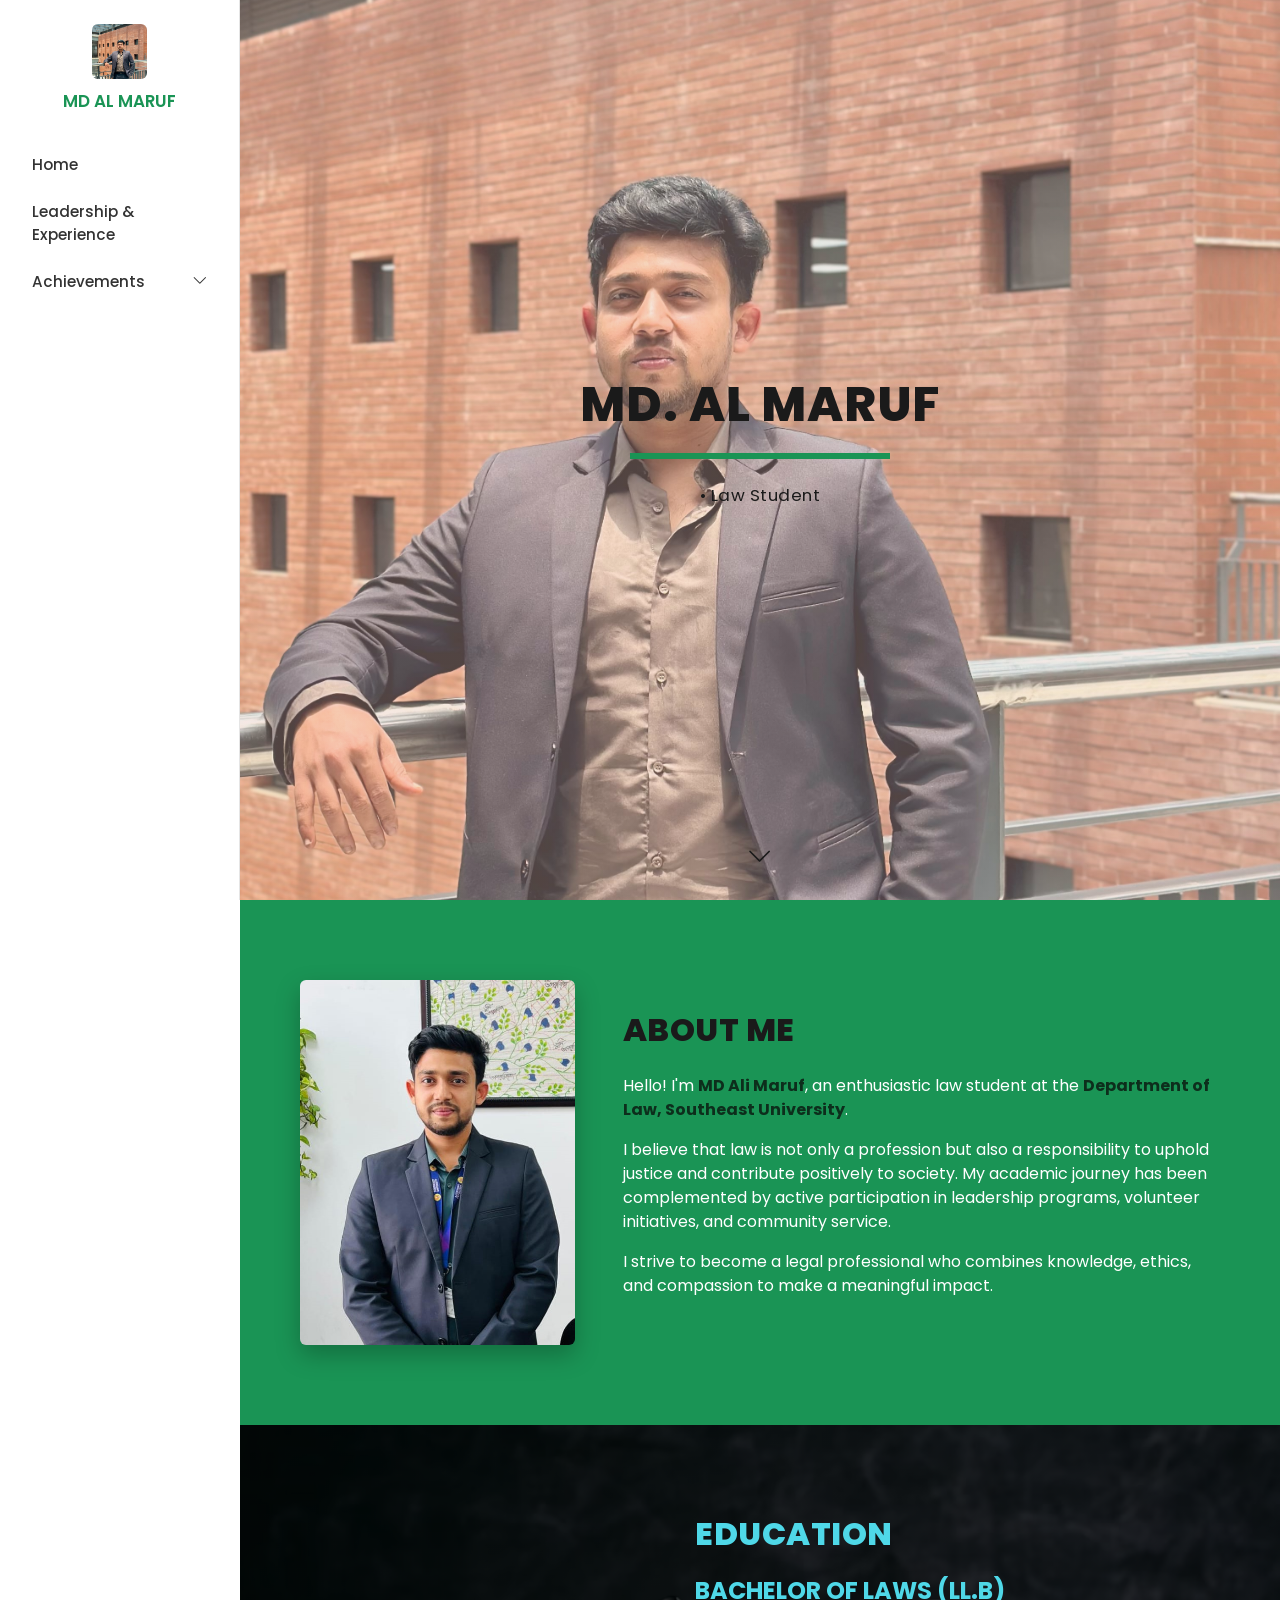
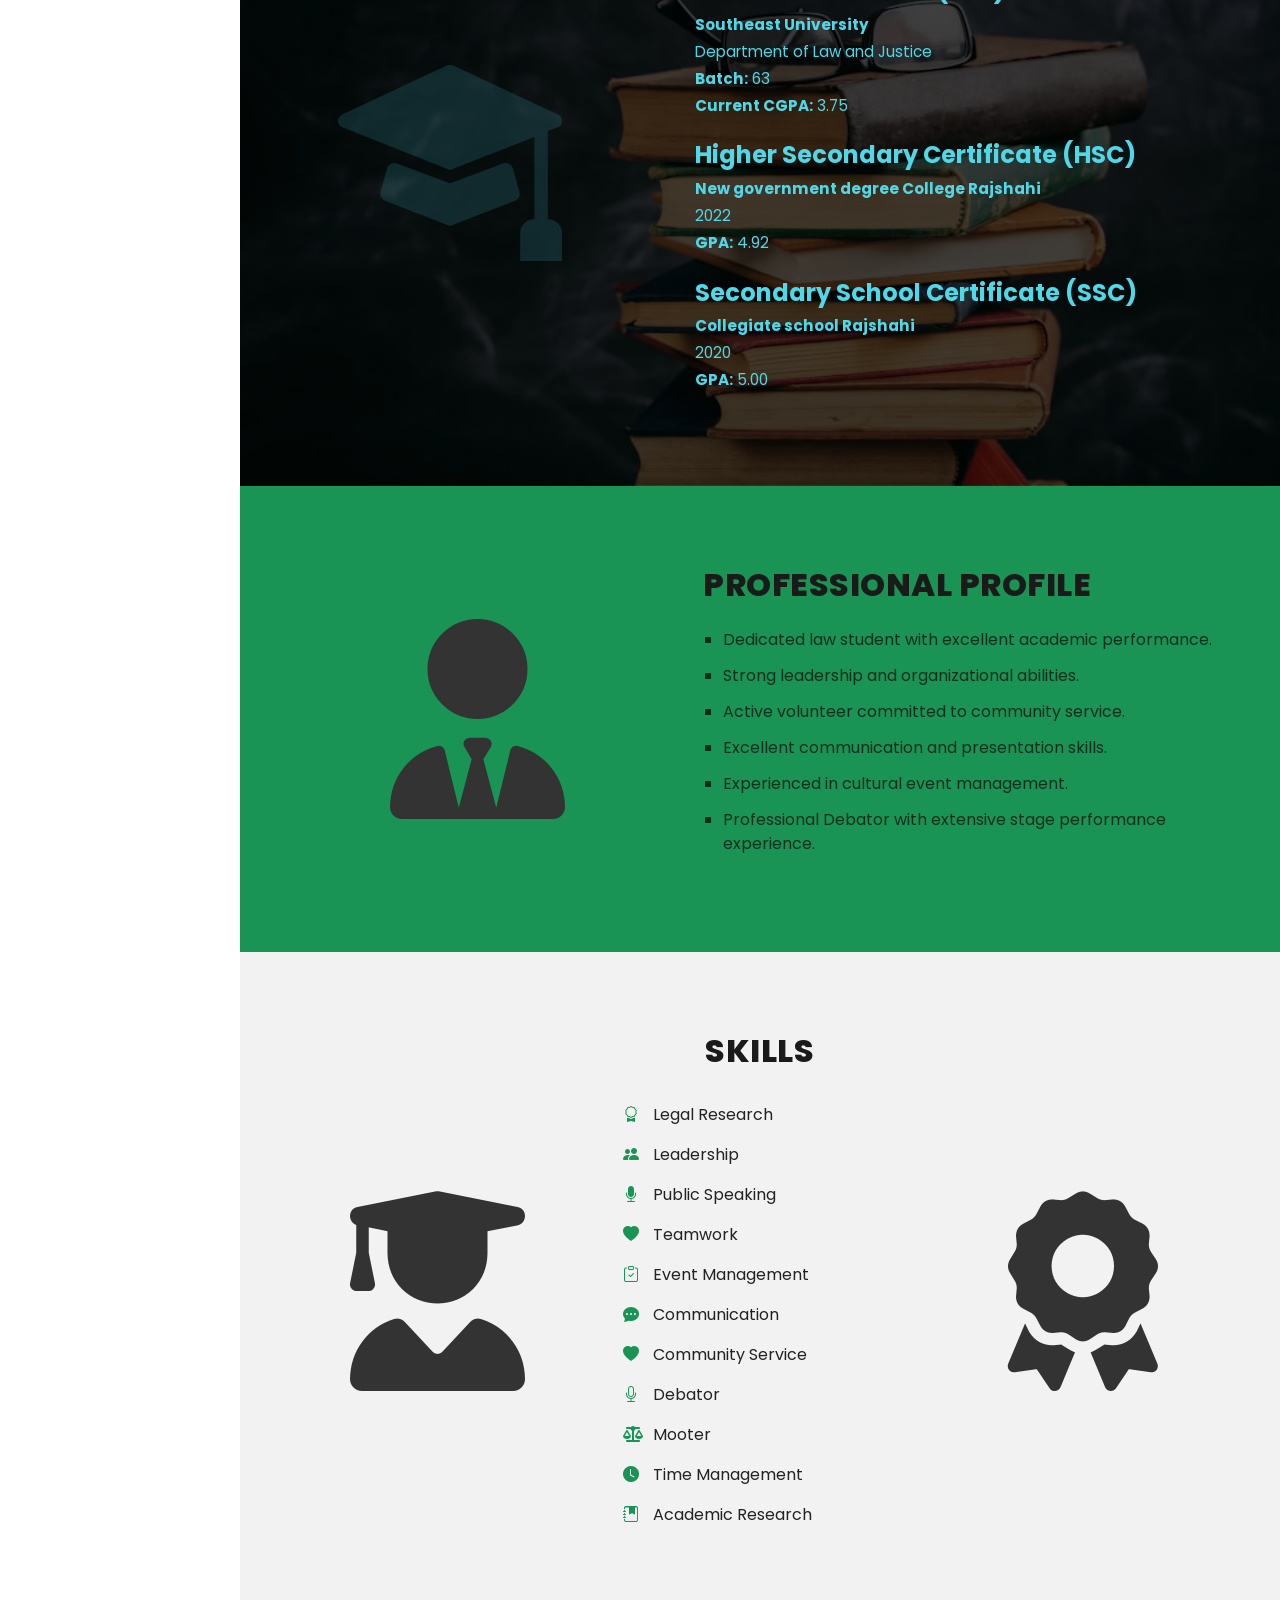
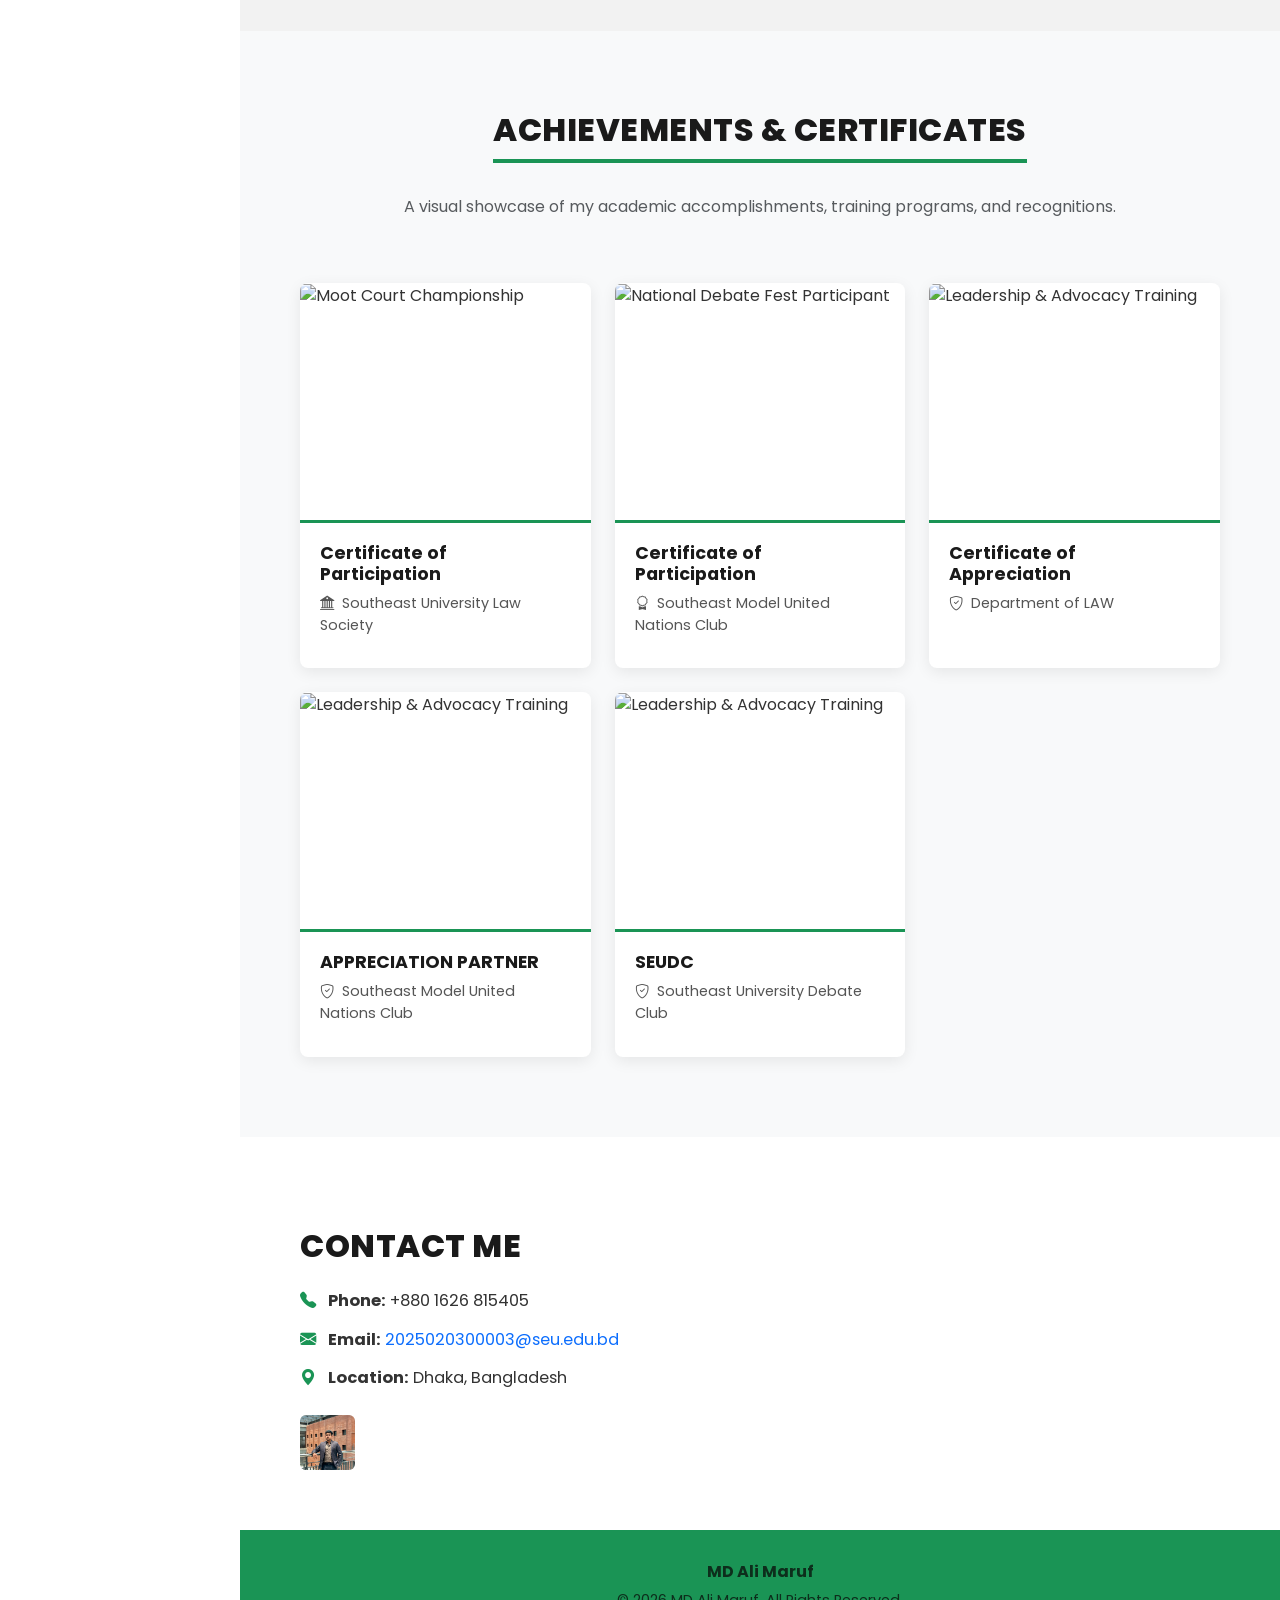
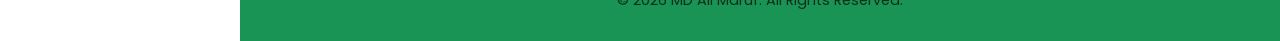
==== index.html @ 6dd2ae7a "main file" ====
<!DOCTYPE html>
<html lang="en">
<head>
<meta charset="UTF-8">
<meta name="viewport" content="width=device-width, initial-scale=1.0">
<title>MD. AL MARUF| Portfolio</title>

<!-- Bootstrap CSS -->
<link href="https://cdn.jsdelivr.net/npm/bootstrap@5.3.3/dist/css/bootstrap.min.css" rel="stylesheet">
<!-- Bootstrap Icons -->
<link rel="stylesheet" href="https://cdn.jsdelivr.net/npm/bootstrap-icons@1.11.3/font/bootstrap-icons.css">
<!-- Google Fonts -->
<link href="https://fonts.googleapis.com/css2?family=Poppins:wght@300;400;500;600;700;800&display=swap" rel="stylesheet">


<link rel="stylesheet" href="https://cdnjs.cloudflare.com/ajax/libs/font-awesome/6.7.2/css/all.min.css">
<!-- Custom CSS -->
<link rel="stylesheet" href="style.css">
</head>
<body>

<!-- ===================== SIDEBAR ===================== -->
<aside class="sidebar" id="sidebar">
  <div class="sidebar-logo">
    <img src="img/pic-three.jpeg" alt="logo" class="logo-img">
    <p class="logo-text">MD AL MARUF</p>
  </div>

  <nav class="sidebar-nav">
    <a href="../index.html" class="nav-item active">Home</a>
    <a href="./Leadership-Experience/L&E.html" class="nav-item">Leadership &amp; Experience</a>

   <div class="nav-dropdown">
  <!-- বাটনটিকে লিংক বানানো হলো এবং অ্যারো আইকনটিকে আলাদা ক্লিক করার সুবিধা দেওয়া হলো -->
  <div class="nav-item dropdown-toggle-btn d-flex justify-content-between align-items-center">
    <a href="./Achievements/achievements.html" style="color: inherit; flex-grow: 1;">Achievements</a>
    <i class="bi bi-chevron-down" id="achievementsToggle" style="cursor: pointer; padding-left: 10px;"></i>
  </div>
  <div class="nav-dropdown-menu" id="achievementsMenu">
    <!-- language এর জায়গায় সঠিক বানান languages.html করা হলো -->
    <a href="./Achievements/language.html" class="nav-subitem">Languages</a>
  </div>
</div>
  </nav>
</aside>

<!-- mobile toggler -->
<button class="sidebar-mobile-btn" id="sidebarMobileBtn"><i class="bi bi-list"></i></button>

<!-- ===================== MAIN CONTENT ===================== -->
<main class="main-content">

  <!-- ---------- HERO ---------- -->
  <section id="home" class="hero-section">
    <div class="hero-overlay">
      <div class="hero-text-wrap">
        <h1 class="hero-title">MD. AL MARUF</h1>
        <div class="hero-underline"></div>
        <p class="hero-subtitle">&bull; Law Student</p>
      </div>
    </div>
    <a href="#about" class="hero-scroll"><i class="bi bi-chevron-down"></i></a>
  </section>

  <!-- ---------- ABOUT ME ---------- -->
  <section id="about" class="px-5 about-section">
    <div class="container">
      <div class="row align-items-center g-5">
        <div class="col-lg-4 text-center">
          <img src="img/pic-five.jpeg" alt="Sabrina" class="about-img">
        </div>
        <div class="col-lg-8">
          <h2 class="section-heading dark-heading">ABOUT ME</h2>
          <p>Hello! I'm <strong>MD Ali Maruf</strong>, an enthusiastic law student at the <strong>Department of Law, Southeast University</strong>.</p>
          <p>I believe that law is not only a profession but also a responsibility to uphold justice and contribute positively to society. My academic journey has been complemented by active participation in leadership programs, volunteer initiatives, and community service.</p>
          <p>I strive to become a legal professional who combines knowledge, ethics, and compassion to make a meaningful impact.</p>
        </div>
      </div>
    </div>
  </section>

  <!-- ---------- EDUCATION ---------- -->
  <section id="education" class="education-section">
    <div class="container">
      <div class="row align-items-center g-5">
        <div class="col-lg-5 d-none d-lg-flex justify-content-center">
          <i class="bi bi-mortarboard-fill education-icon"></i>
        </div>
        <div class="col-lg-7">
          <h2 class="section-heading cyan-heading">EDUCATION</h2>

          <h4 class="edu-title">BACHELOR OF LAWS (LL.B)</h4>
          <p class="edu-line"><strong>Southeast University</strong></p>
          <p class="edu-line">Department of Law and Justice</p>
          <p class="edu-line"><strong>Batch:</strong> 63</p>
          <p class="edu-line mb-4"><strong>Current CGPA:</strong> 3.75</p>

          <h4 class="edu-title">Higher Secondary Certificate (HSC)</h4>
          <p class="edu-line"><strong>New government degree College Rajshahi</strong></p>
          <p class="edu-line">2022</p>
          <p class="edu-line mb-4"><strong>GPA:</strong> 4.92</p>

          <h4 class="edu-title">Secondary School Certificate (SSC)</h4>
          <p class="edu-line"><strong>Collegiate school Rajshahi</strong></p>
          <p class="edu-line">2020</p>
          <p class="edu-line"><strong>GPA:</strong> 5.00</p>
        </div>
      </div>
    </div>
  </section>

  <!-- ---------- PROFESSIONAL PROFILE ---------- -->
  <section id="leadership" class="px-5 profile-section">
    <div class="container">
      <div class="row align-items-center g-5">
        <div class="col-lg-5 text-center">
           <i class="fa-solid fa-user-tie" style="font-size: 200px;"></i>
        </div>
        <div class="col-lg-7">
          <h2 class="section-heading dark-heading">PROFESSIONAL PROFILE</h2>
          <ul class="profile-list">
            <li>Dedicated law student with excellent academic performance.</li>
            <li>Strong leadership and organizational abilities.</li>
            <li>Active volunteer committed to community service.</li>
            <li>Excellent communication and presentation skills.</li>
            <li>Experienced in cultural event management.</li>
            <li>Professional Debator with extensive stage performance experience.</li>
          </ul>
        </div>
      </div>
    </div>
  </section>

  <!-- ---------- SKILLS ---------- -->
  <section id="skills" class="px-5 skills-section">
    <div class="container">
      <div class="row align-items-center g-5">
        <div class="col-lg-4 text-center">
        <i class="fa-solid fa-user-graduate" style="font-size: 200px;"></i>        
        </div>
        <div class="col-lg-4">
          <h2 class="section-heading dark-heading text-center">SKILLS</h2>
          <ul class="skills-list">
            <li><i class="bi bi-award"></i> Legal Research</li>
            <li><i class="bi bi-people-fill"></i> Leadership</li>
            <li><i class="bi bi-mic-fill"></i> Public Speaking</li>
            <li><i class="bi bi-heart-fill"></i> Teamwork</li>
            <li><i class="bi bi-clipboard-check"></i> Event Management</li>
            <li><i class="bi bi-chat-dots-fill"></i> Communication</li>
            <li><i class="bi bi-heart-fill"></i> Community Service</li>
            <li><i class="bi bi-mic"></i></i> Debator</li>
            <li><i class="fa-solid fa-scale-balanced"></i>Mooter</li>
            <li><i class="bi bi-clock-fill"></i> Time Management</li>
            <li><i class="bi bi-journal-bookmark-fill"></i> Academic Research</li>
          </ul>
        </div>
        <div class="col-lg-4 text-center">
          <i class="fa-solid fa-award" style="font-size: 200px;"></i>
        </div>
      </div>
    </div>
  </section>

  <!-- ---------- ACHIEVEMENTS & CERTIFICATES ---------- -->
  <section id="achievements" class="px-5 achievements-section" style="background-color: #f8f9fa; padding: 80px 0;">
    <div class="container">
      <div class="row">
        <div class="col-12 text-center mb-5">
          <h2 class="section-heading dark-heading text-uppercase" style="display:inline-block; border-bottom: 4px solid var(--green); padding-bottom: 10px;">Achievements &amp; Certificates</h2>
          <p class="text-muted mt-2">A visual showcase of my academic accomplishments, training programs, and recognitions.</p>
        </div>
      </div>

      <!-- Achievements Grid -->
      <div class="row g-4">
        
        <!-- Certificate 1 -->
        <div class="col-md-6 col-lg-4">
          <div class="certificate-card">
            <div class="certificate-img-wrapper">
              <img src="img/M C1.jpg" alt="Moot Court Championship" class="certificate-img">
            </div>
            <div class="certificate-body">
              <div>
                <h4 class="certificate-title">Certificate of Participation</h4>
                <p class="certificate-issuer"><i class="bi bi-bank2 me-1"></i> Southeast University Law Society</p>
              </div>
          
            </div>
          </div>
        </div>

        <!-- Certificate 2 -->
        <div class="col-md-6 col-lg-4">
          <div class="certificate-card">
            <div class="certificate-img-wrapper">
              <img src="img/M C2.jpg" alt="National Debate Fest Participant" class="certificate-img">
            </div>
            <div class="certificate-body">
              <div>
                <h4 class="certificate-title">Certificate of Participation</h4>
                <p class="certificate-issuer"><i class="bi bi-award me-1"></i> Southeast Model United Nations Club</p>
              </div>
        
            </div>
          </div>
        </div>

        <!-- Certificate 3 -->
        <div class="col-md-6 col-lg-4">
          <div class="certificate-card">
            <div class="certificate-img-wrapper">
              <img src="img/M C3.png" alt="Leadership & Advocacy Training" class="certificate-img">
            </div>
            <div class="certificate-body">
              <div>
                <h4 class="certificate-title">Certificate of Appreciation</h4>
                <p class="certificate-issuer"><i class="bi bi-shield-check me-1"></i> Department of LAW</p>
              </div>
            
            </div>
          </div>
        </div>

        
        <!-- Certificate 4 -->
        <div class="col-md-6 col-lg-4">
          <div class="certificate-card">
            <div class="certificate-img-wrapper">
              <img src="img/PUNAB.jpg" alt="Leadership & Advocacy Training" class="certificate-img">
            </div>
            <div class="certificate-body">
              <div>
                <h4 class="certificate-title">APPRECIATION PARTNER</h4>
                <p class="certificate-issuer"><i class="bi bi-shield-check me-1"></i> Southeast Model United Nations Club</p>
              </div>
             
            </div>
          </div>
        </div>

        
        <!-- Certificate 5 -->
        <div class="col-md-6 col-lg-4">
          <div class="certificate-card">
            <div class="certificate-img-wrapper">
              <img src="img/SEUDC.jpeg" alt="Leadership & Advocacy Training" class="certificate-img">
            </div>
            <div class="certificate-body">
              <div>
                <h4 class="certificate-title">SEUDC</h4>
                <p class="certificate-issuer"><i class="bi bi-shield-check me-1"></i> Southeast University Debate Club</p>
              </div>
            </div>
          </div>
        </div>

      </div>


    </div>
  </section>





  <!-- ---------- CONTACT ---------- -->
  <section id="contact" class="px-5 contact-section">
    <div class="container">
      <h2 class="section-heading dark-heading">CONTACT ME</h2>
      <p><i class="bi bi-telephone-fill"></i> <strong>Phone:</strong> +880 1626 815405</p>
      <p><i class="bi bi-envelope-fill"></i> <strong>Email:</strong> <a href="mailto:2025020300003@seu.edu.bd">2025020300003@seu.edu.bd</a></p>
      <p><i class="bi bi-geo-alt-fill"></i> <strong>Location:</strong> Dhaka, Bangladesh</p>

      <div class="contact-social">
        <img src="img/pic-three.jpeg" alt="social" class="social-img">
      </div>
    </div>
  </section>

  <!-- ---------- FOOTER ---------- -->
  <footer class="site-footer">
    <div class="container text-center">
      <p class="footer-name">MD Ali Maruf</p>
      <p class="footer-copy">&copy; 2026 MD Ali Maruf. All Rights Reserved.</p>
    </div>
  </footer>

</main>

<!-- Bootstrap JS Bundle -->
<script src="https://cdn.jsdelivr.net/npm/bootstrap@5.3.3/dist/js/bootstrap.bundle.min.js"></script>
<!-- Custom JS -->
<script src="script.js"></script>
</body>
</html>
---- style.css ----
/* ===================== ROOT / GLOBAL ===================== */
:root{
  --green: #1a9455;
  --green-dark: #157a45;
  --teal-dark: #1f4a48;
  --cyan: #4fd8e8;
  --sidebar-width: 240px;
}

*{
  box-sizing: border-box;
}

body{
  font-family: 'Poppins', sans-serif;
  color: #333;
  margin: 0;
  padding: 0;
   overflow-x: hidden; /* ডানে-বামে স্ক্রল বন্ধ করবে */
    width: 100%;
}



a{
  text-decoration: none;
}

/* ===================== SIDEBAR ===================== */
.sidebar{
  position: fixed;
  top: 0;
  left: 0;
  width: var(--sidebar-width);
  height: 100vh;
  background: #fff;
  border-right: 1px solid #e5e5e5;
  padding: 24px 20px;
  overflow-y: auto;
  z-index: 1000;
  transition: transform 0.3s ease;
}

.sidebar-logo{
  text-align: center;
  margin-bottom: 30px;
}

.logo-img{
  width: 55px;
  height: 55px;
  border-radius: 6px;
  object-fit: cover;
}

.logo-text{
  color: var(--green);
  font-weight: 600;
  font-size: 1.05rem;
  margin-top: 10px;
  margin-bottom: 0;
}

.sidebar-nav{
  display: flex;
  flex-direction: column;
  gap: 4px;
}

.nav-item{
  display: block;
  padding: 10px 12px;
  color: #333;
  font-size: 0.95rem;
  font-weight: 500;
  border-radius: 4px;
  text-align: left;
  width: 100%;
  background: none;
  border: none;
  cursor: pointer;
}

.nav-item.active{
  background: #1a1a1a;
  color: #fff;
}

.nav-item:hover{
  background: #f0f0f0;
  color: #111;
}

.nav-item.active:hover{
  background: #1a1a1a;
  color: #fff;
}

.dropdown-toggle-btn{
  display: flex;
  justify-content: space-between;
  align-items: center;
}

.nav-dropdown-menu{
  display: none;
  flex-direction: column;
  padding-left: 14px;
}

.nav-dropdown-menu.show{
  display: flex;
}

.nav-subitem{
  padding: 8px 10px;
  color: #555;
  font-size: 0.88rem;
}

.nav-subitem:hover{
  color: var(--green);
}

.sidebar-mobile-btn{
  display: none;
  position: fixed;
  top: 14px;
  left: 14px;
  z-index: 1100;
  background: #1a1a1a;
  color: #fff;
  border: none;
  border-radius: 6px;
  width: 42px;
  height: 42px;
  font-size: 1.2rem;
}

/* ===================== MAIN CONTENT ===================== */
.main-content{
  margin-left: var(--sidebar-width);
}

.section-heading{
  font-weight: 800;
  letter-spacing: 0.5px;
  margin-bottom: 24px;
}

.dark-heading{
  color: #1a1a1a;
}

.cyan-heading{
  color: var(--cyan);
}

/* ===================== HERO ===================== */


.hero-section {
    /* 1. Background image short-hand tike aro safe kora holo (center/cover shortcut soriye alada dewa holo) */
    background-image: linear-gradient(180deg, rgba(230,190,180,0.35), rgba(230,190,180,0.35)), url('img/pic-three.jpeg');
    
    /* 2. Shob browser e jate fixed scroll perfect kaj kore tar jonne scroll behavior rules */
    background-size: cover;
    background-position: center;
    background-repeat: no-repeat;
    background-attachment: fixed; 
    
    /* 3. Layout and alignment */
    min-height: 100vh; 
    position: relative;
    display: flex;
    align-items: center;
    justify-content: center;
}

.hero-search-btn{
  position: absolute;
  top: 24px;
  right: 30px;
  background: none;
  border: none;
  color: #1a1a1a;
  font-size: 1.2rem;
}

.hero-text-wrap{
  text-align: center;
  padding: 0 20px;
}

.hero-title{
  font-weight: 800;
  font-size: 3rem;
  color: #1a1a1a;
  letter-spacing: 1px;
  margin-bottom: 20px;
}

.hero-underline{
  width: 260px;
  height: 6px;
  background: var(--green);
  margin: 0 auto 24px;
}

.hero-subtitle{
  font-size: 1.05rem;
  color: #1a1a1a;
  letter-spacing: 0.5px;
}

.hero-scroll{
  position: absolute;
  bottom: 24px;
  left: 50%;
  transform: translateX(-50%);
  color: #1a1a1a;
  font-size: 1.6rem;
  animation: bounce 2s infinite;
}

@keyframes bounce{
  0%, 100%{ transform: translate(-50%, 0); }
  50%{ transform: translate(-50%, 8px); }
}

/* ===================== ABOUT ===================== */
.about-section{
  background: var(--green);
  color: #fff;
  padding: 80px 0;
}

.about-section .section-heading{
  color: #1a1a1a;
}

.about-section p strong{
  color: #0d2e1c;
}

.about-img{
  width: 100%;
  max-width: 380px;
  border-radius: 6px;
  box-shadow: 0 10px 25px rgba(0,0,0,0.25);
}
/* ===================== EDUCATION ===================== */
.education-section {
    /* Path thik korar jonne '../' add kora hoyeche, css folder theke ber hoye img folder-e jabe */
    background-image: linear-gradient(rgba(0, 0, 0, 0.75), rgba(0, 0, 0, 0.75)), url('../img/Education.png');
    background-size: cover;
    background-position: center;
    background-repeat: no-repeat;
    padding: 90px 0; /* padding 90px rakha holo */
    color: var(--cyan); /* Text er default color */
}

/* Duibar thaka class-ti ekhane merge kore dewa hoyeche, ja background image k muche phelbe na */
.education-icon {
    font-size: 14rem;
    color: rgba(79, 216, 232, 0.15);
}

.edu-title {
    color: var(--cyan);
    font-weight: 700;
    margin-bottom: 8px;
}

.edu-line {
    color: var(--cyan);
    margin-bottom: 4px;
    font-size: 0.95rem;
}

/* ===================== PROFESSIONAL PROFILE ===================== */
.profile-section{
  background: var(--green);
  padding: 80px 0;
}

.profile-section .section-heading{
  color: #1a1a1a;
}

.profile-img{
  width: 100%;
  max-width: 460px;
  border-radius: 6px;
  box-shadow: 0 10px 25px rgba(0,0,0,0.25);
}

.profile-list{
  list-style: square;
  padding-left: 20px;
  color: #0d2e1c;
}

.profile-list li{
  margin-bottom: 12px;
  font-size: 1rem;
}

/* ===================== SKILLS ===================== */
.skills-section{
  background: #f2f2f2;
  padding: 80px 0;
}

.skills-img{
  width: 100%;
  max-width: 380px;
  border-radius: 6px;
  box-shadow: 0 8px 20px rgba(0,0,0,0.15);
}

.skills-list{
  list-style: none;
  padding: 0;
}

.skills-list li{
  padding: 8px 0;
  font-size: 1rem;
  color: #222;
}

.skills-list li i{
  color: var(--green);
  margin-right: 10px;
  width: 20px;
  text-align: center;
}

/* ===================== CONTACT ===================== */
.contact-section{
  background: #fff;
  padding: 90px 0 60px;
}

.contact-section p{
  font-size: 1.02rem;
  margin-bottom: 14px;
}

.contact-section i{
  color: var(--green);
  margin-right: 8px;
}

.social-img{
  border-radius: 6px;
  margin-top: 10px;
}

.contact-social img{
  width: 55px;
  height: 55px;
  border-radius: 6px;
  object-fit: cover;
}




/* ===================== ACHIEVEMENTS SECTION ===================== */
.certificate-card {
  background: #fff;
  border: none;
  border-radius: 8px;
  box-shadow: 0 4px 15px rgba(0,0,0,0.08);
  transition: transform 0.3s ease, box-shadow 0.3s ease;
  overflow: hidden;
  height: 100%;
  display: flex;
  flex-direction: column;
}

.certificate-card:hover {
  transform: translateY(-5px);
  box-shadow: 0 8px 25px rgba(0,0,0,0.15);
}

.certificate-img-wrapper {
  position: relative;
  width: 100%;
  height: 240px; /* সার্টিফিকেটের জন্য নির্দিষ্ট উচ্চতা */
  overflow: hidden;
  border-bottom: 3px solid var(--green);
}

.certificate-img {
  width: 100%;
  height: 100%;
  object-fit: cover; /* ইমেজ দিয়ে পুরো বক্স ফিলাপ হবে */
  transition: transform 0.5s ease;
}

.certificate-card:hover .certificate-img {
  transform: scale(1.05);
}

.certificate-body {
  padding: 20px;
  flex-grow: 1;
  display: flex;
  flex-direction: column;
  justify-content: space-between;
}

.certificate-title {
  font-size: 1.1rem;
  font-weight: 700;
  color: #1a1a1a;
  margin-bottom: 8px;
}

.certificate-issuer {
  font-size: 0.9rem;
  color: #555;
  margin-bottom: 12px;
}

.certificate-date {
  font-size: 0.82rem;
  color: #888;
}



/* ===================== FOOTER ===================== */
.site-footer{
  background: var(--green);
  padding: 30px 0;
  color: #0d2e1c;
}

.footer-name{
  font-weight: 700;
  margin-bottom: 6px;
}

.footer-copy{
  font-size: 0.9rem;
  margin-bottom: 0;
}

/* ===================== RESPONSIVE ===================== */
@media (max-width: 991px){
  .sidebar{
    transform: translateX(-100%);
  }
  .sidebar.show{
    transform: translateX(0);
  }
  .main-content{
    margin-left: 0;
  }
  .sidebar-mobile-btn{
    display: flex;
    align-items: center;
    justify-content: center;
  }
  .hero-title{
    font-size: 2rem;
  }
  .hero-underline{
    width: 180px;
  }
}
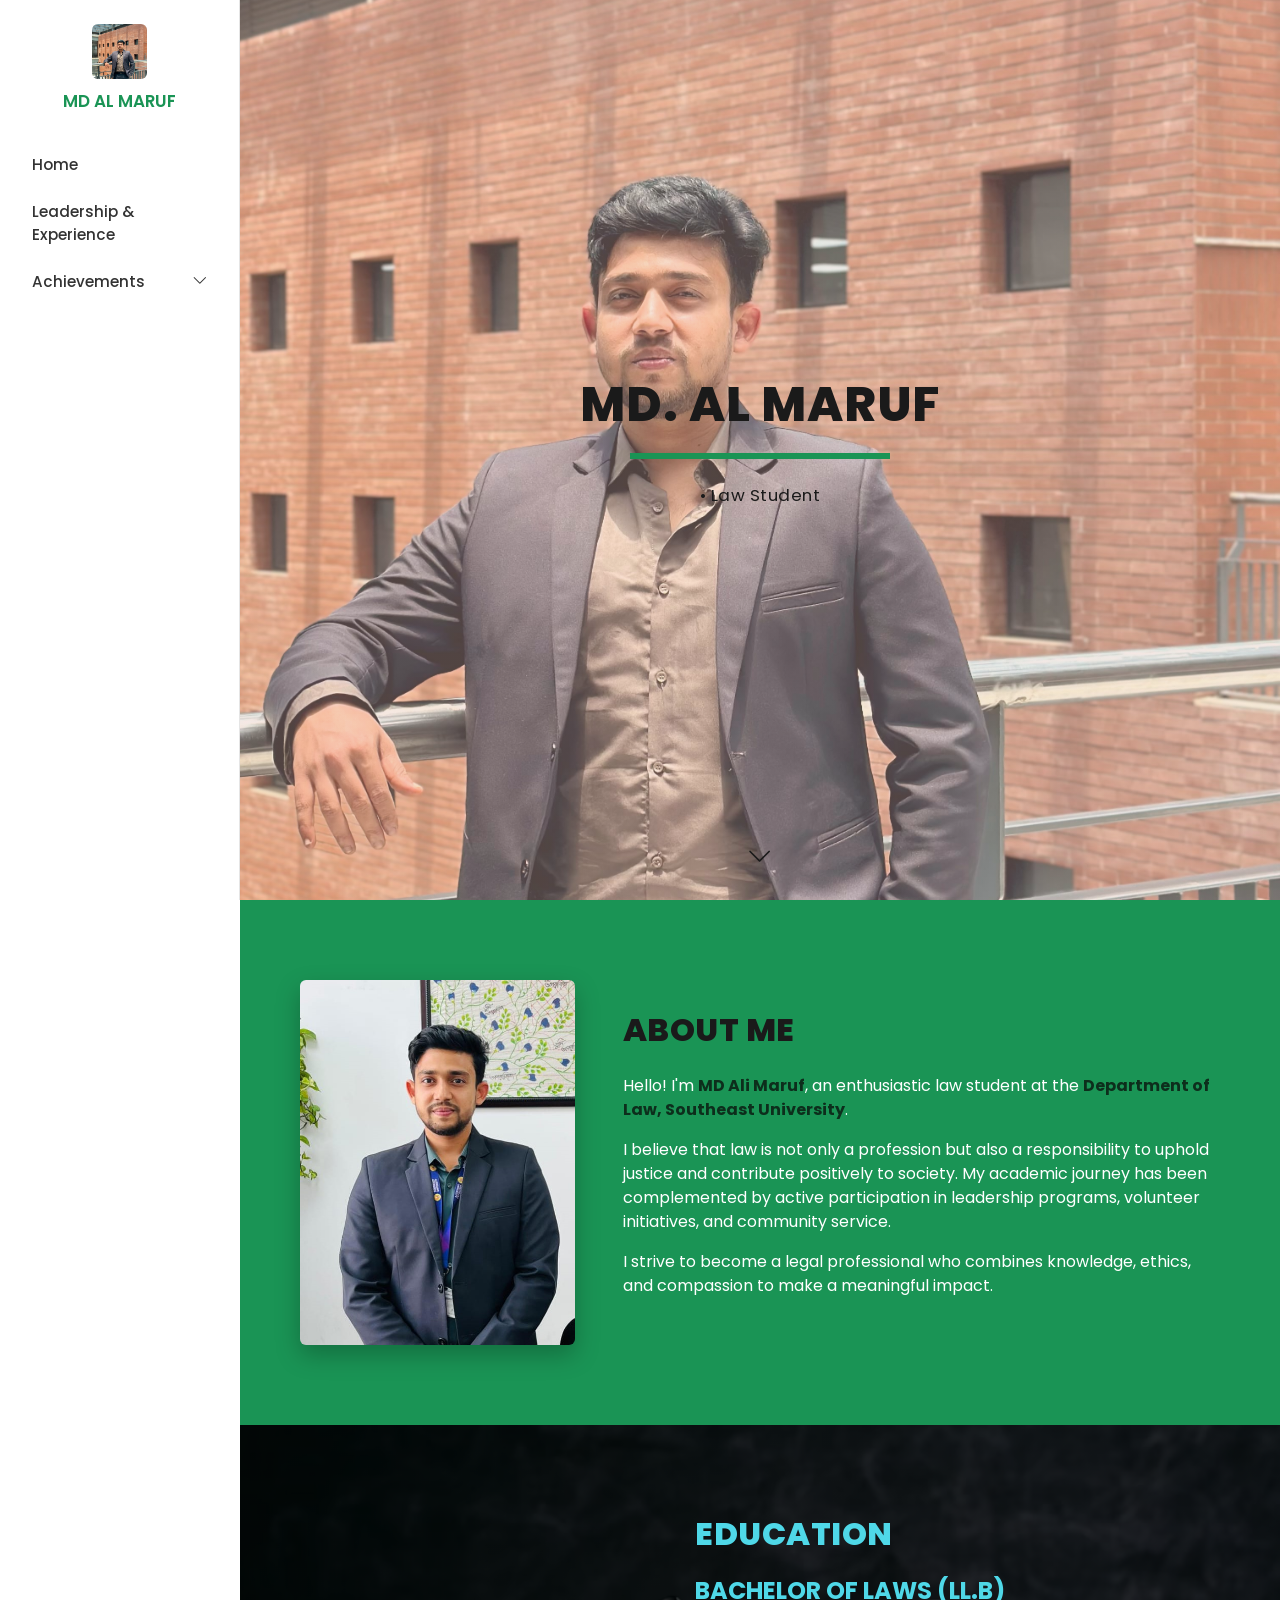
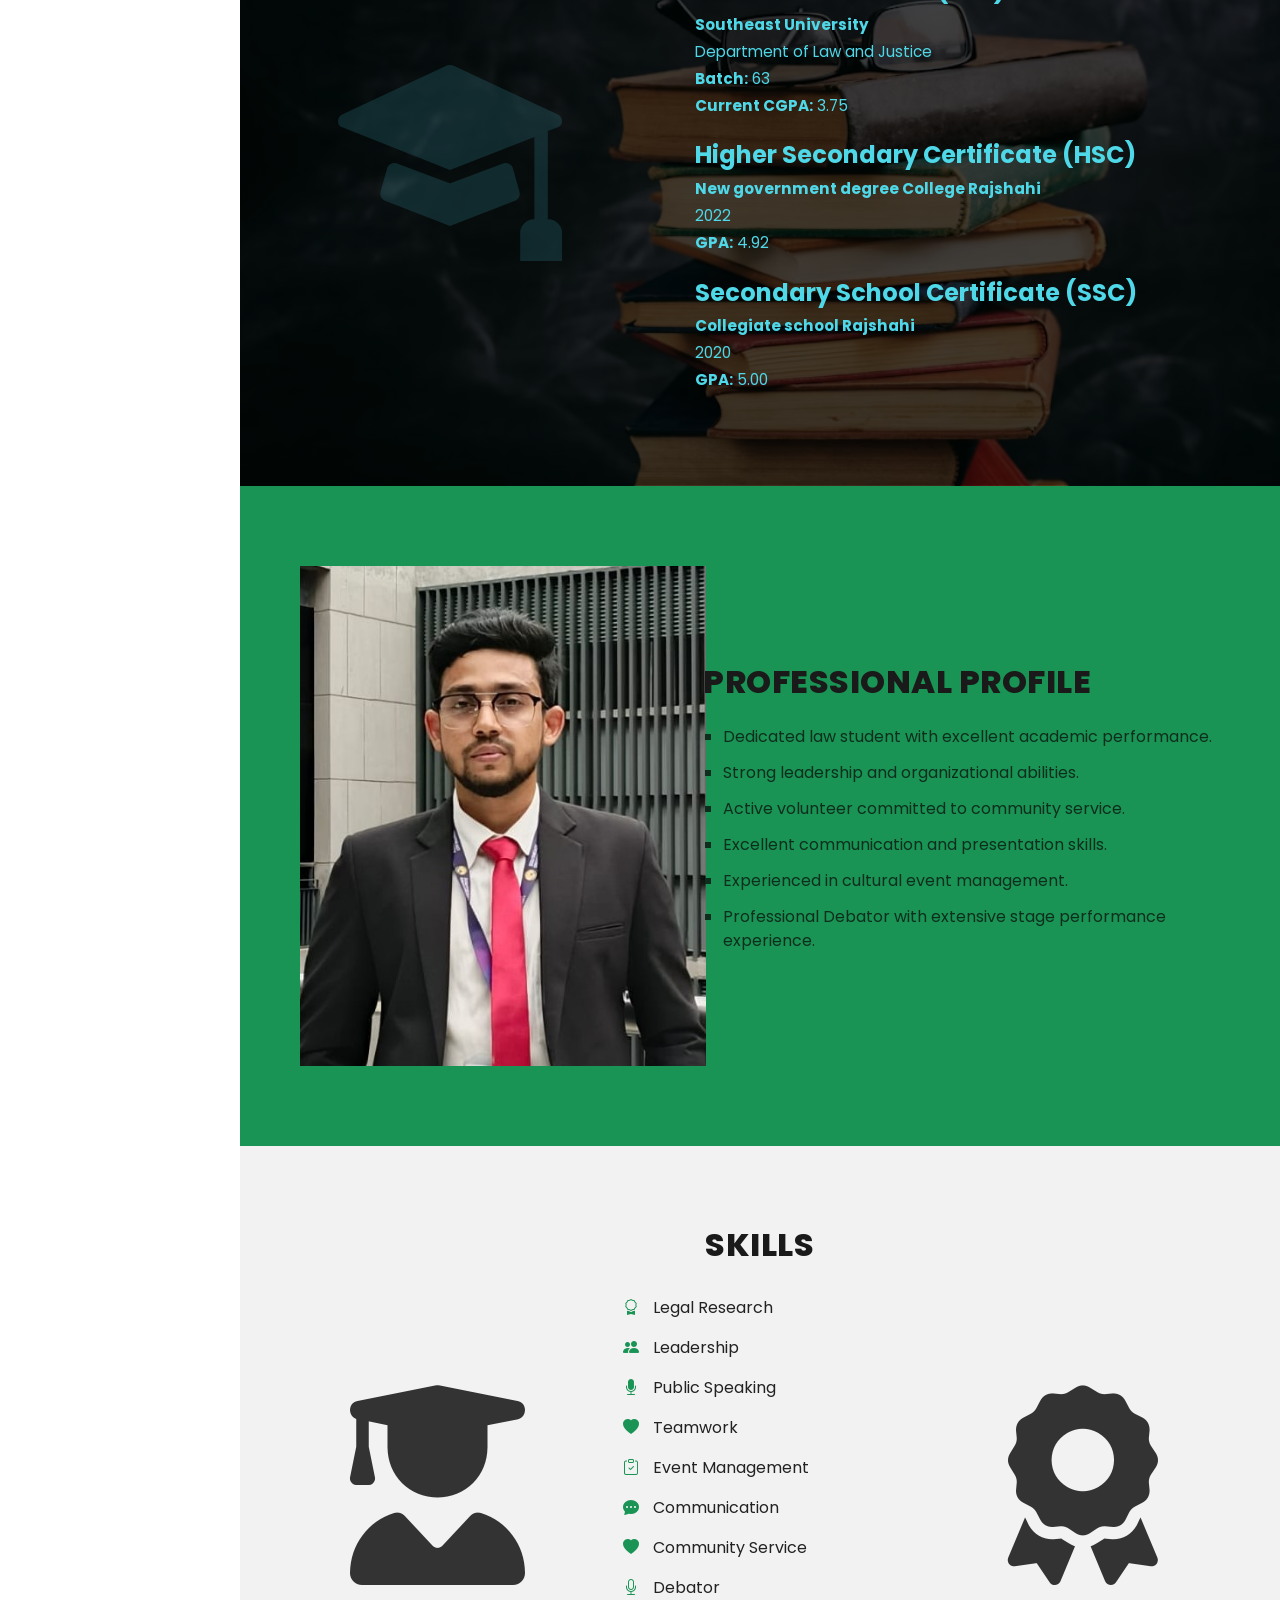
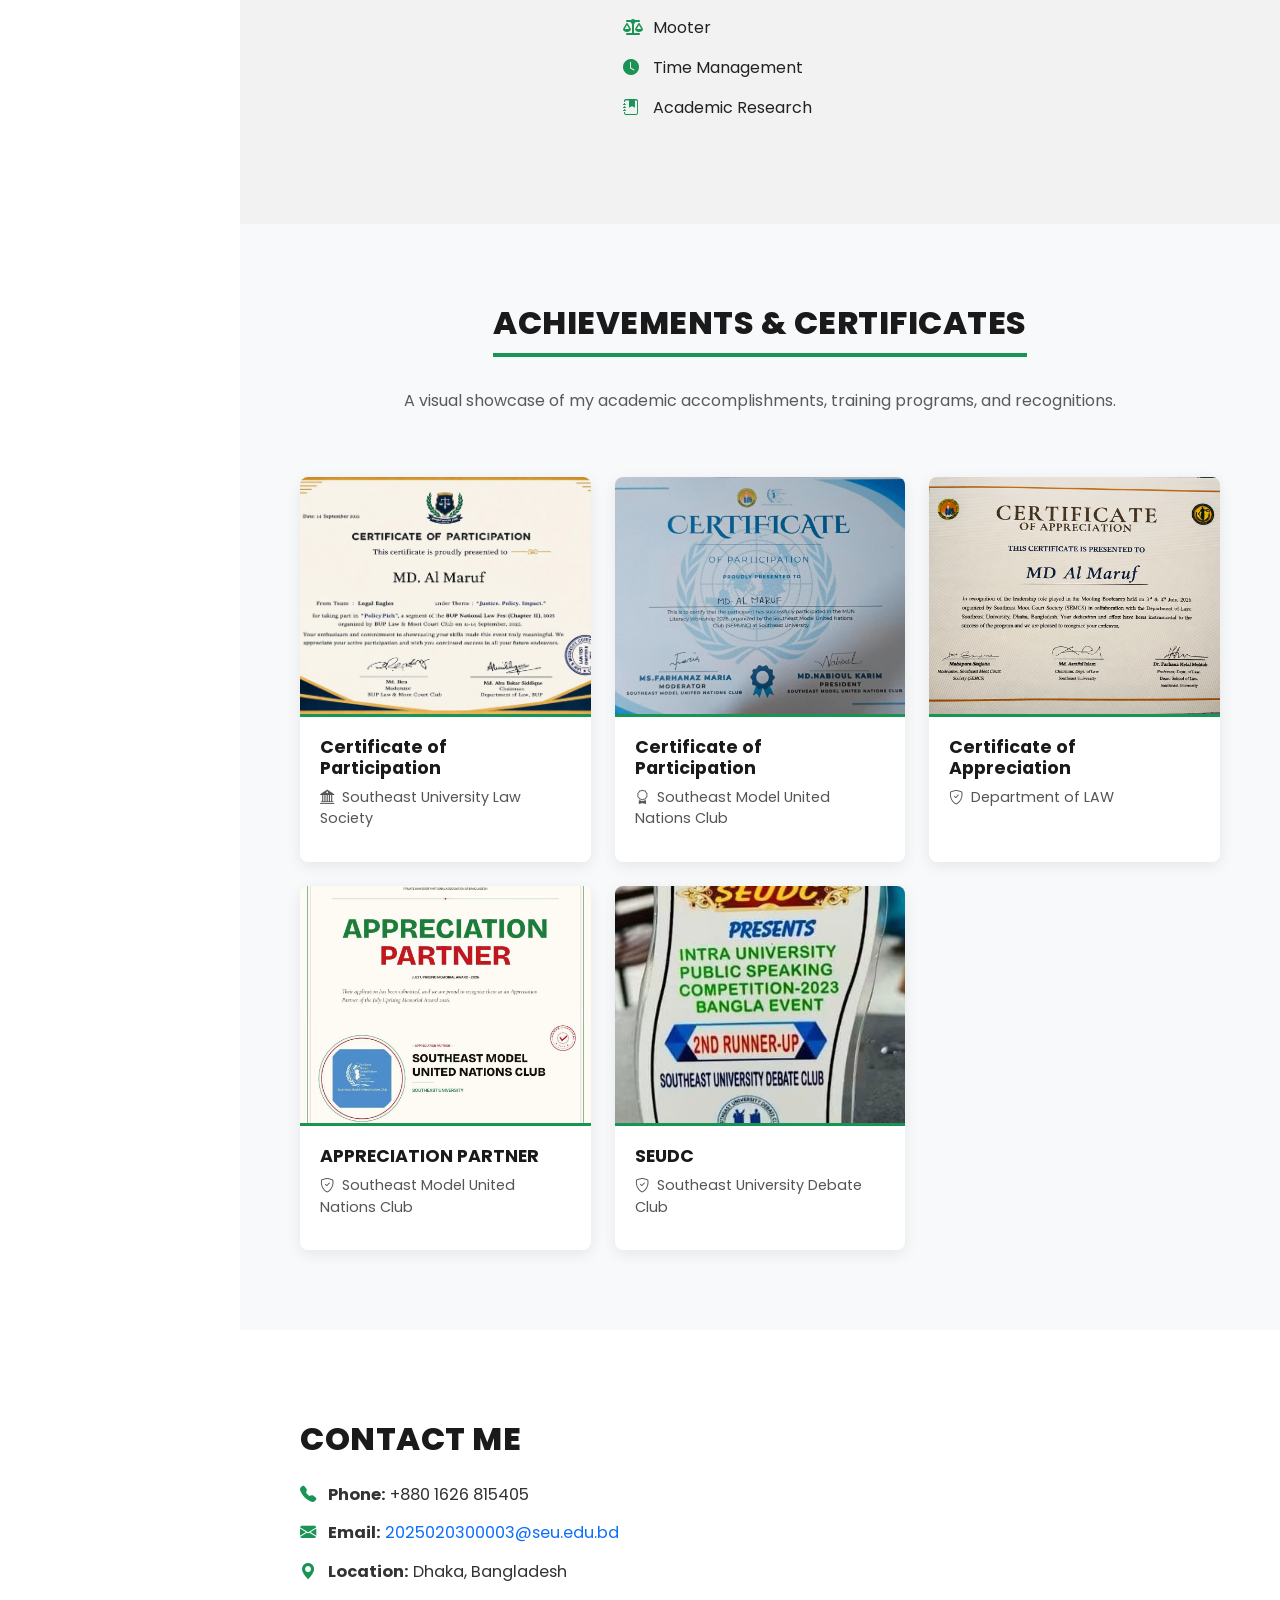
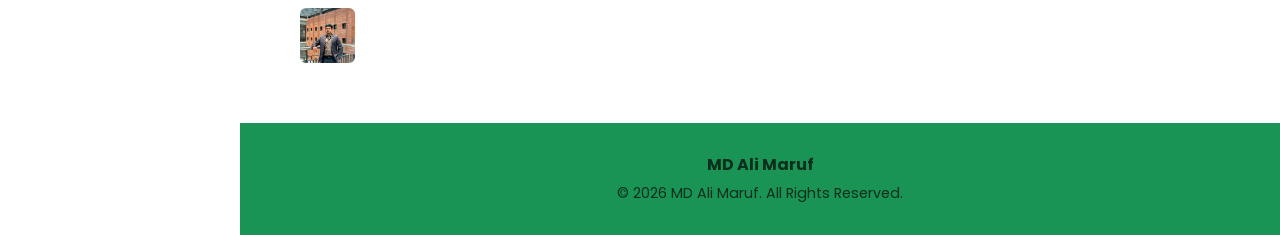
==== commit 0ecf2403: "edit" ====
--- a/index.html
+++ b/index.html
@@ -114,7 +114,7 @@
     <div class="container">
       <div class="row align-items-center g-5">
         <div class="col-lg-5 text-center">
-           <i class="fa-solid fa-user-tie" style="font-size: 200px;"></i>
+           <img src="img/pic-nine.jpeg" alt="photo" style="height: 500px;">
         </div>
         <div class="col-lg-7">
           <h2 class="section-heading dark-heading">PROFESSIONAL PROFILE</h2>
@@ -294,4 +294,4 @@
 <!-- Custom JS -->
 <script src="script.js"></script>
 </body>
-</html>+</html>
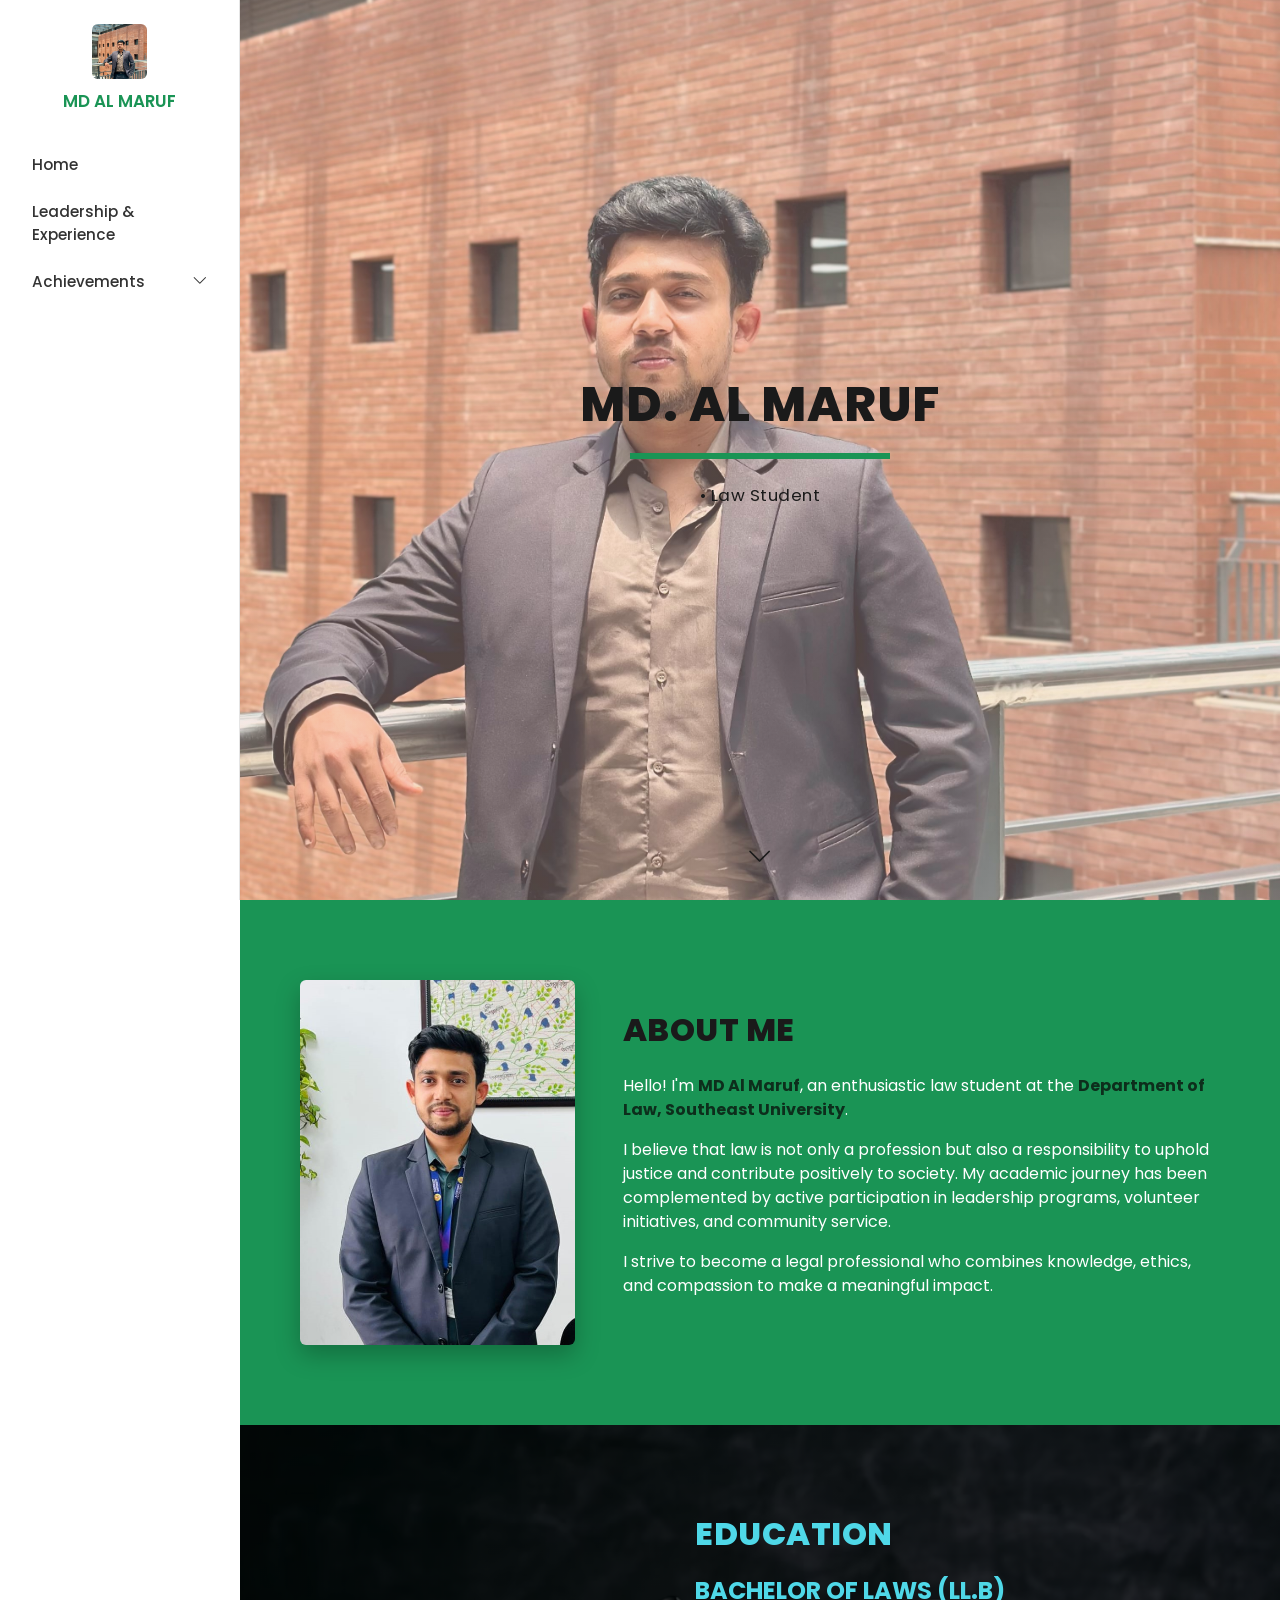
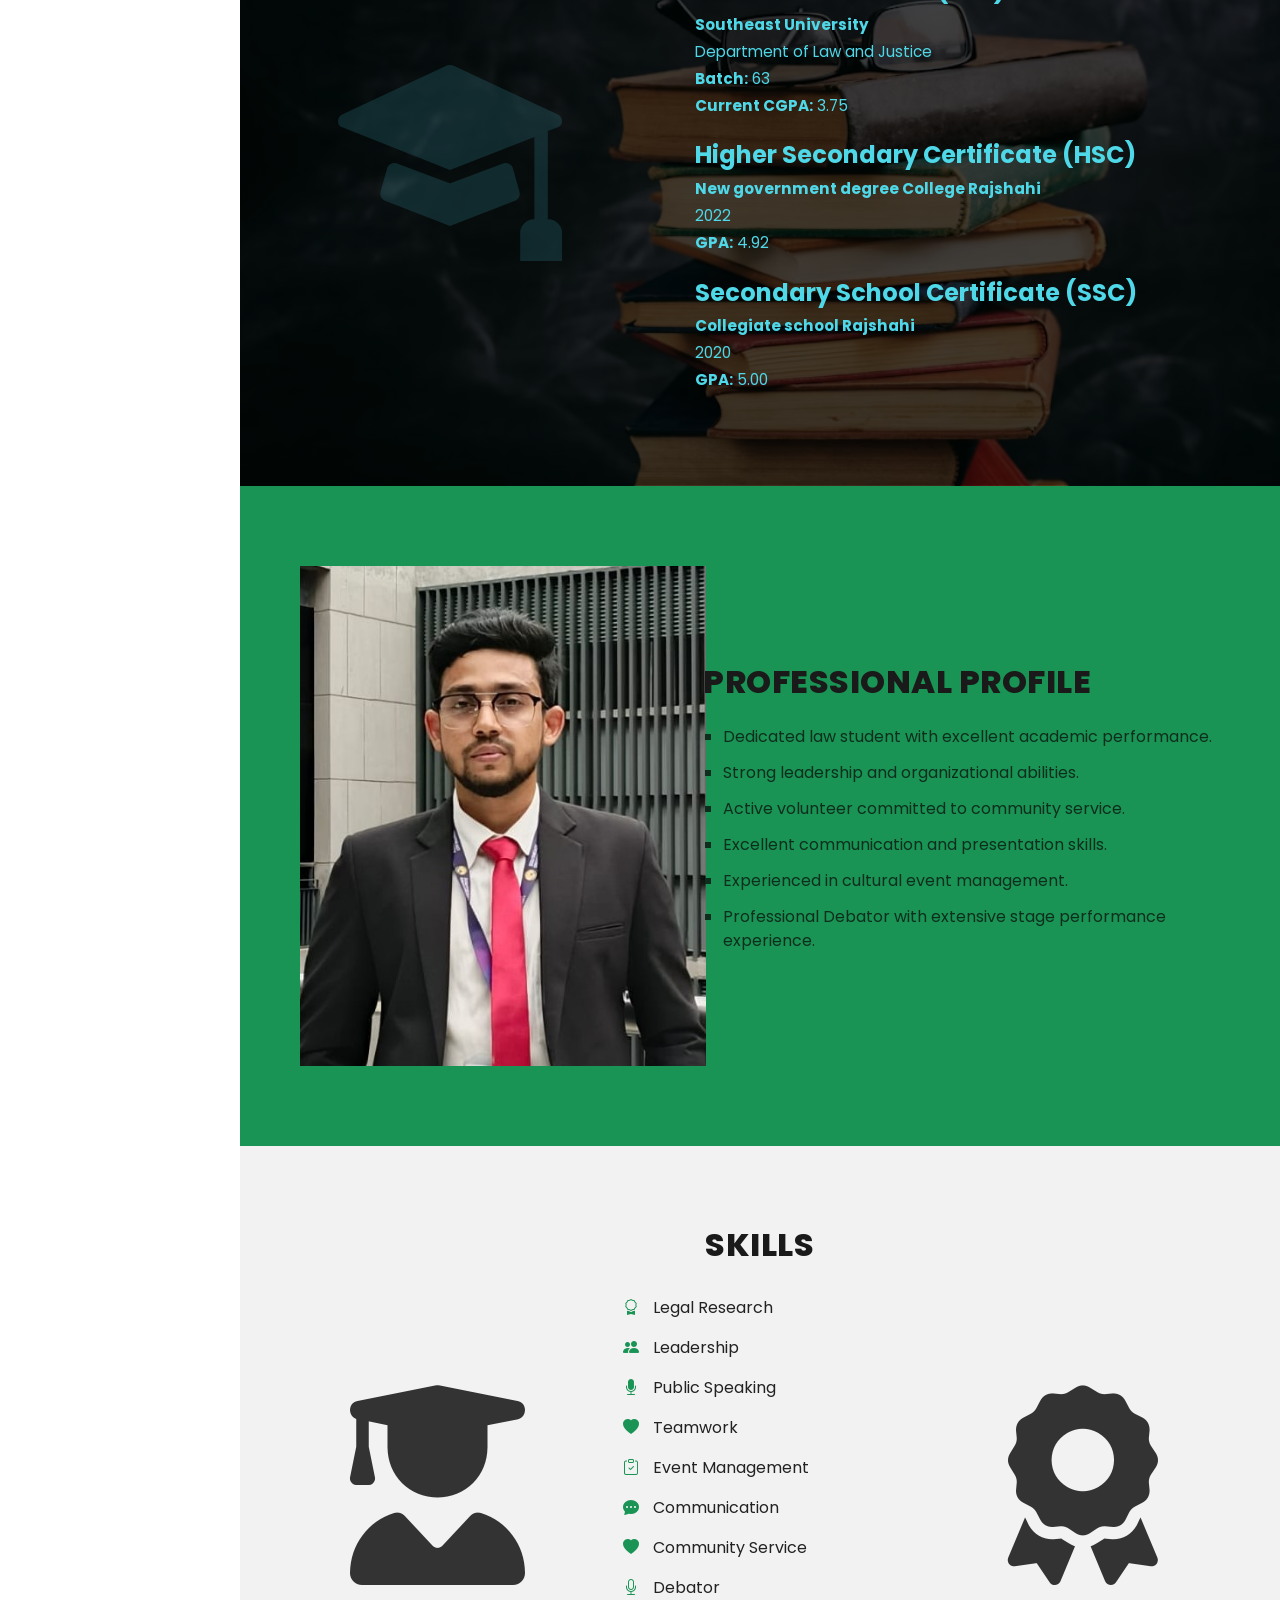
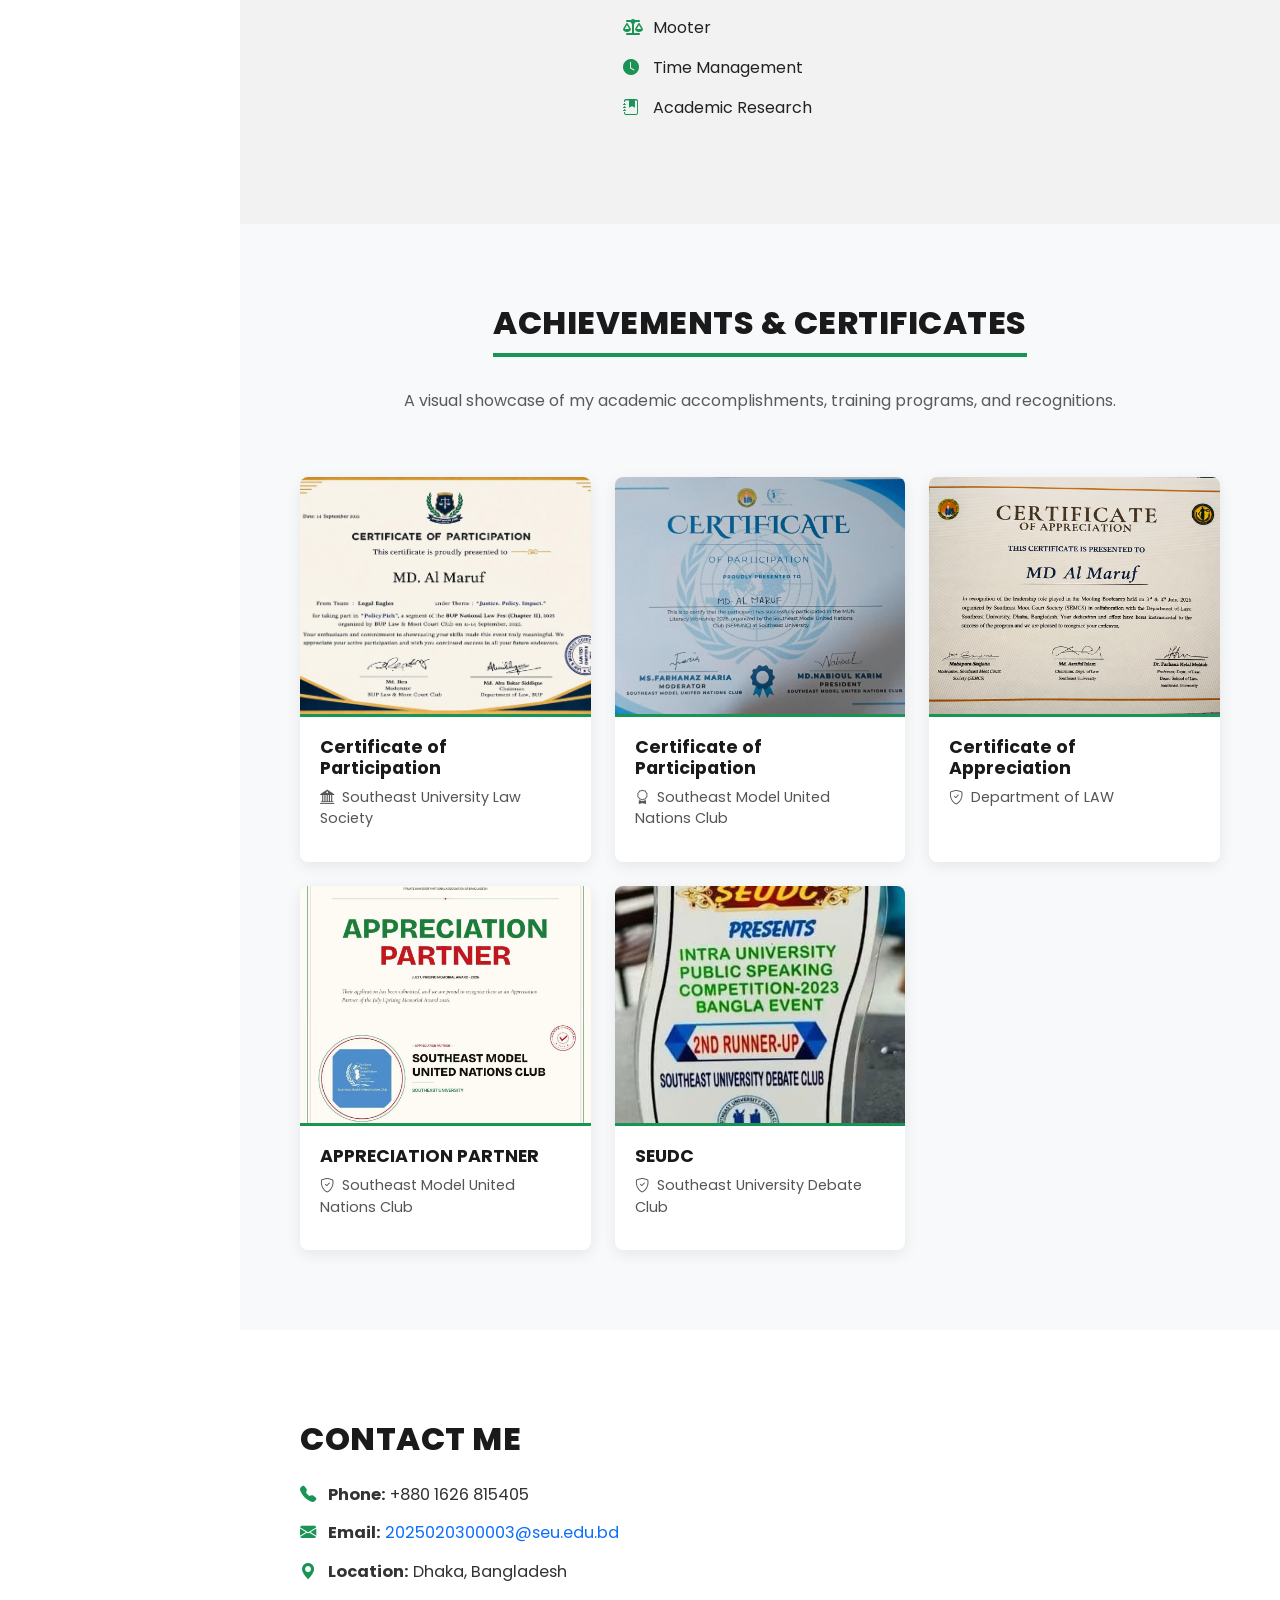
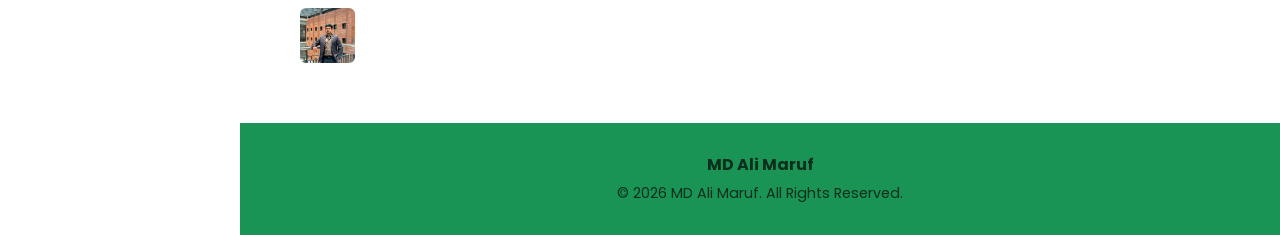
==== commit 4becbd6c: "correction" ====
--- a/index.html
+++ b/index.html
@@ -71,7 +71,7 @@
         </div>
         <div class="col-lg-8">
           <h2 class="section-heading dark-heading">ABOUT ME</h2>
-          <p>Hello! I'm <strong>MD Ali Maruf</strong>, an enthusiastic law student at the <strong>Department of Law, Southeast University</strong>.</p>
+          <p>Hello! I'm <strong>MD Al Maruf</strong>, an enthusiastic law student at the <strong>Department of Law, Southeast University</strong>.</p>
           <p>I believe that law is not only a profession but also a responsibility to uphold justice and contribute positively to society. My academic journey has been complemented by active participation in leadership programs, volunteer initiatives, and community service.</p>
           <p>I strive to become a legal professional who combines knowledge, ethics, and compassion to make a meaningful impact.</p>
         </div>
